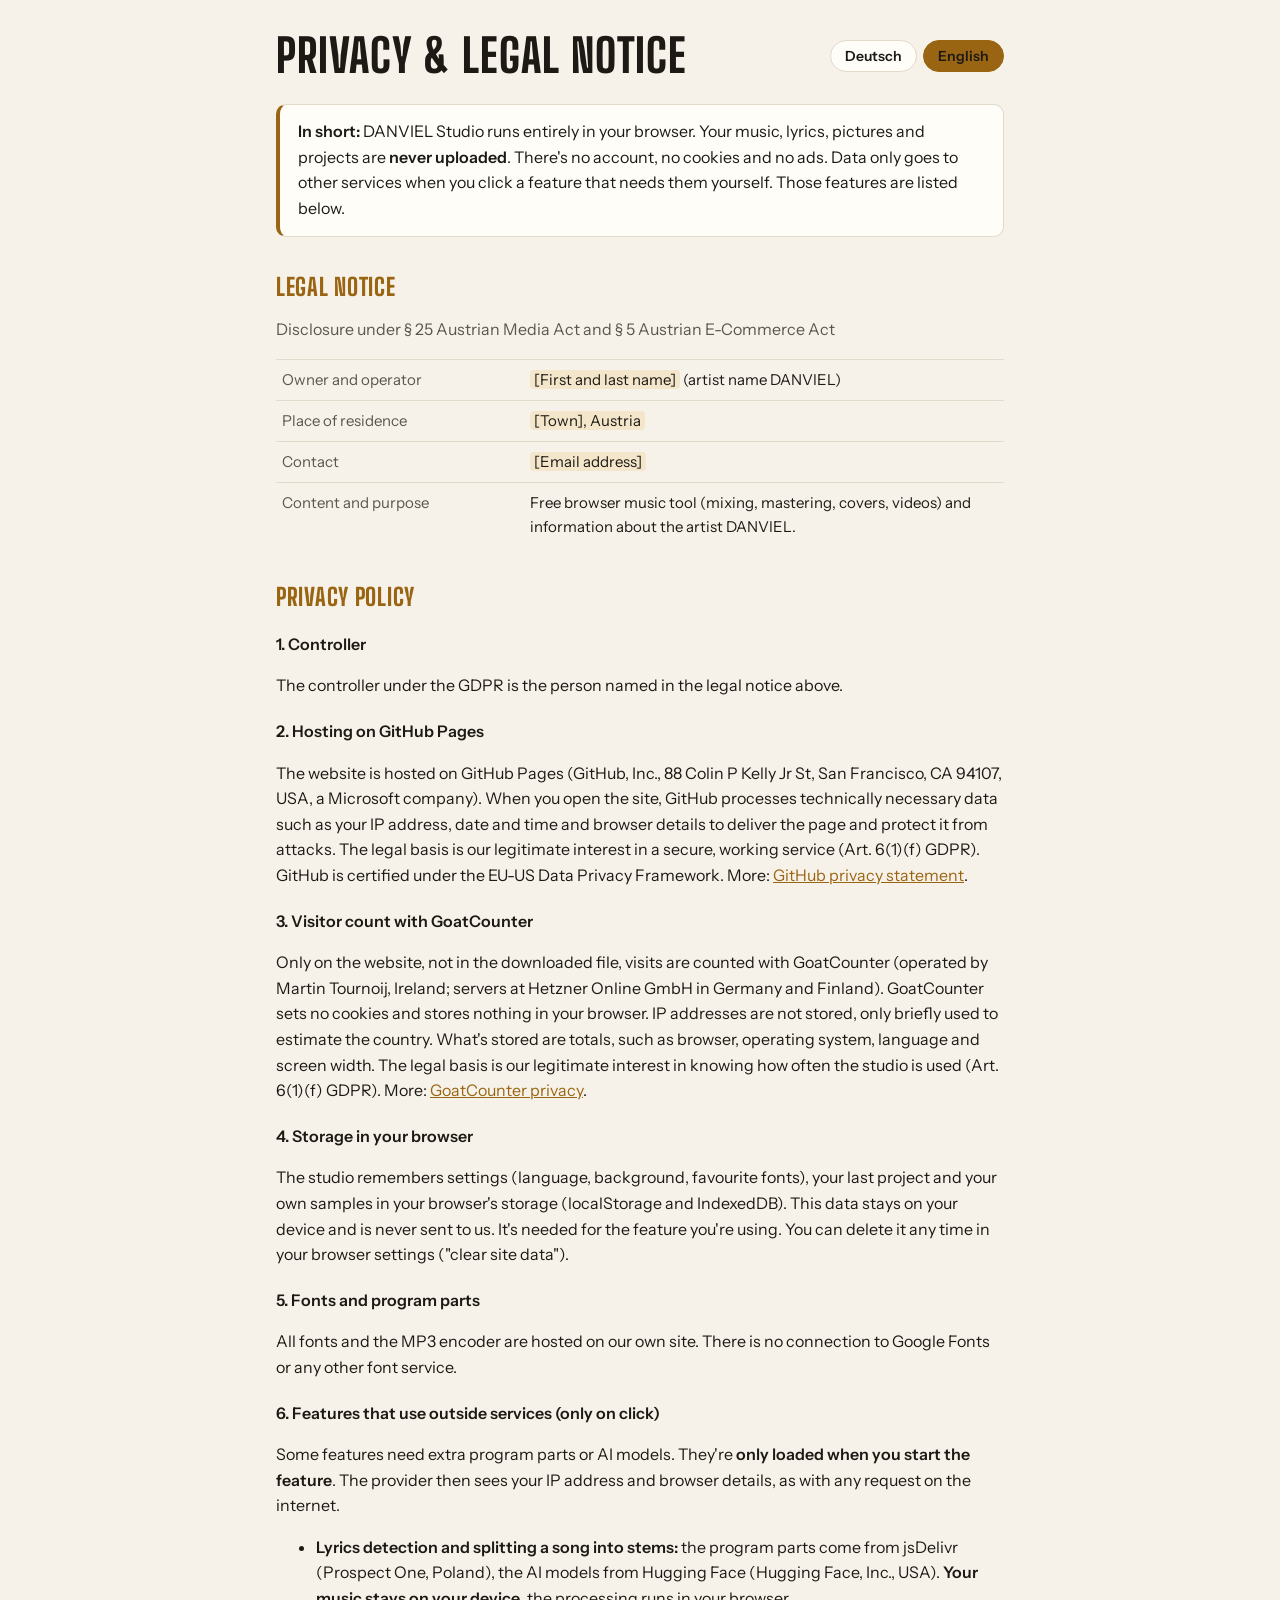
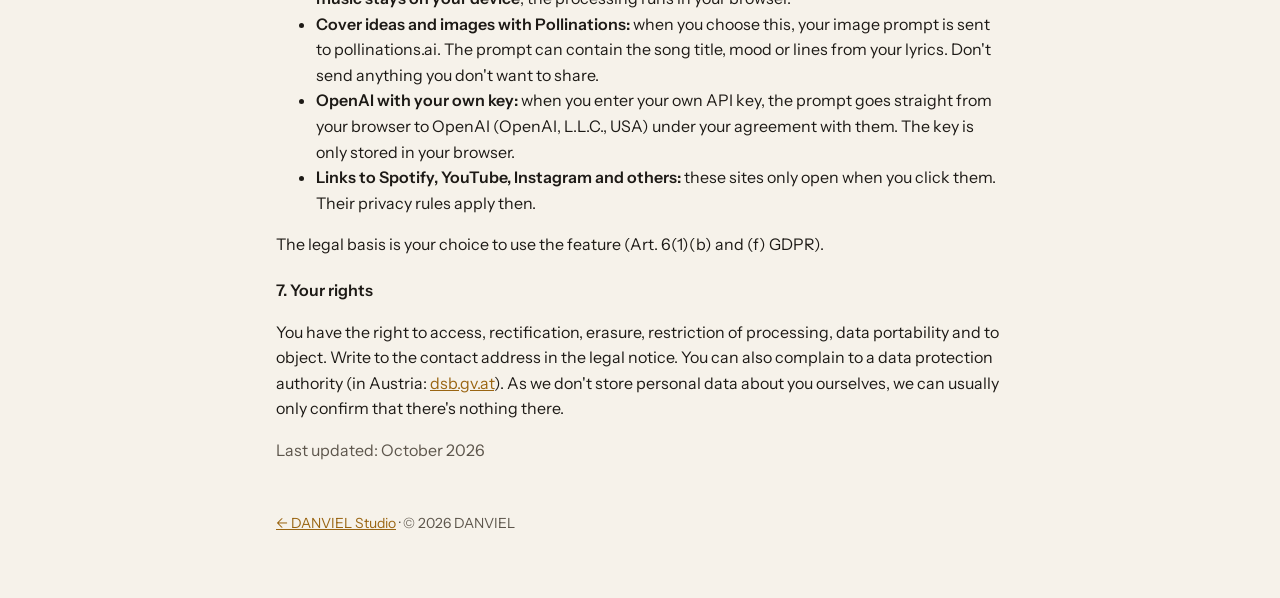
==== privacy.html @ 9b836880 "Smoke test + GitHub Actions, privacy page draft, help/footer version from CREDIT" ====
<!doctype html>
<html lang="de">
<head>
<meta charset="utf-8">
<meta name="viewport" content="width=device-width, initial-scale=1">
<title>Datenschutz &amp; Impressum · DANVIEL Studio</title>
<meta name="robots" content="index,follow">
<link rel="icon" href="DANVIEL.ico">
<style>
@font-face{font-family:"Big Shoulders Display";font-weight:800;font-display:swap;src:url("fonts/bigshouldersdisplay-800.woff2") format("woff2")}
@font-face{font-family:"Instrument Sans";font-weight:400;font-display:swap;src:url("fonts/instrumentsans-400.woff2") format("woff2")}
@font-face{font-family:"Instrument Sans";font-weight:600;font-display:swap;src:url("fonts/instrumentsans-600.woff2") format("woff2")}
:root{--bg:#121110;--card:#1b1a18;--fg:#f3eee4;--muted:#b4ab9c;--gold:#e8a93a;--line:#2f2c28}
@media (prefers-color-scheme: light){:root:not([data-theme="dark"]){--bg:#f6f2ea;--card:#fffdf8;--fg:#1d1a16;--muted:#5d564c;--gold:#9a6512;--line:#e2dacb}}
*{box-sizing:border-box}
body{margin:0;background:var(--bg);color:var(--fg);font:16px/1.6 "Instrument Sans",system-ui,sans-serif}
main{max-width:760px;margin:0 auto;padding:32px 16px 64px}
header{display:flex;align-items:center;justify-content:space-between;gap:12px;flex-wrap:wrap;margin-bottom:24px}
h1{font:800 clamp(30px,6vw,46px)/1.05 "Big Shoulders Display",sans-serif;letter-spacing:.02em;margin:0;text-transform:uppercase}
h2{font:800 24px/1.2 "Big Shoulders Display",sans-serif;letter-spacing:.03em;text-transform:uppercase;margin:36px 0 8px;color:var(--gold)}
h3{font-size:16px;margin:20px 0 4px}
p,li{color:var(--fg)} .muted{color:var(--muted)}
a{color:var(--gold)}
.lead{background:var(--card);border:1px solid var(--line);border-left:4px solid var(--gold);border-radius:10px;padding:14px 18px;margin:12px 0 8px}
.lang{display:flex;gap:6px}
.lang button{font:600 14px "Instrument Sans",sans-serif;background:var(--card);color:var(--fg);border:1px solid var(--line);border-radius:999px;padding:6px 14px;cursor:pointer}
.lang button[aria-pressed="true"]{background:var(--gold);color:#1d1a16;border-color:var(--gold)}
.lang button:focus-visible,a:focus-visible{outline:2px solid var(--gold);outline-offset:2px}
.ph{background:rgba(232,169,58,.18);border-radius:4px;padding:0 4px}
table{border-collapse:collapse;width:100%;font-size:15px} td{border-top:1px solid var(--line);padding:8px 6px;vertical-align:top}
td:first-child{width:34%;color:var(--muted)}
footer{margin-top:48px;color:var(--muted);font-size:14px}
[lang="en"] .de,[lang="de"] .en{display:none}
</style>
</head>
<body>
<main>
<header>
  <h1><span class="de">Datenschutz &amp; Impressum</span><span class="en">Privacy &amp; legal notice</span></h1>
  <div class="lang" role="group" aria-label="Sprache / Language">
    <button type="button" data-l="de" aria-pressed="true">Deutsch</button>
    <button type="button" data-l="en" aria-pressed="false">English</button>
  </div>
</header>

<!-- ============ DEUTSCH ============ -->
<div class="de">
<div class="lead"><b>Kurz gesagt:</b> DANVIEL Studio läuft komplett in deinem Browser. Deine Musik, Texte, Bilder und Projekte werden <b>nicht hochgeladen</b>. Es gibt kein Konto, keine Cookies und keine Werbung. Daten gehen nur dann an andere Dienste, wenn du eine Funktion selbst anklickst, die das braucht. Welche das sind, steht unten.</div>

<h2 id="impressum">Impressum</h2>
<p class="muted">Offenlegung gemäß § 25 Mediengesetz und Angaben gemäß § 5 E-Commerce-Gesetz</p>
<table>
<tr><td>Medieninhaber und Betreiber</td><td><span class="ph" data-ph="name">[Vor- und Nachname]</span> (Künstlername DANVIEL)</td></tr>
<tr><td>Wohnort</td><td><span class="ph" data-ph="ort">[Ort], Österreich</span></td></tr>
<tr><td>Kontakt</td><td><span class="ph" data-ph="mail">[E-Mail-Adresse]</span></td></tr>
<tr><td>Inhalt und Zweck</td><td>Kostenloses Musik-Werkzeug im Browser (Mixen, Mastern, Cover, Videos) und Informationen über den Künstler DANVIEL.</td></tr>
</table>

<h2>Datenschutzerklärung</h2>
<h3>1. Verantwortlich</h3>
<p>Verantwortlich im Sinne der DSGVO ist die oben im Impressum genannte Person.</p>

<h3>2. Hosting auf GitHub Pages</h3>
<p>Die Website liegt bei GitHub Pages (GitHub, Inc., 88 Colin P Kelly Jr St, San Francisco, CA 94107, USA, ein Unternehmen von Microsoft). Wenn du die Seite aufrufst, verarbeitet GitHub technisch notwendige Daten wie deine IP-Adresse, Datum und Uhrzeit sowie Browser-Angaben, um die Seite auszuliefern und vor Angriffen zu schützen. Rechtsgrundlage ist das berechtigte Interesse an einem sicheren, funktionierenden Angebot (Art. 6 Abs. 1 lit. f DSGVO). GitHub ist nach dem EU-US Data Privacy Framework zertifiziert. Mehr dazu: <a href="https://docs.github.com/de/site-policy/privacy-policies/github-general-privacy-statement" target="_blank" rel="noopener">Datenschutzerklärung von GitHub</a>.</p>

<h3>3. Besucherzählung mit GoatCounter</h3>
<p>Nur auf der Website, nicht in der heruntergeladenen Datei, zählen wir Besuche mit GoatCounter (betrieben von Martin Tournoij, Irland; Server bei Hetzner Online GmbH in Deutschland und Finnland). GoatCounter setzt keine Cookies und speichert nichts in deinem Browser. IP-Adressen werden nicht gespeichert, sondern nur kurz genutzt, um das Land grob zu bestimmen. Gespeichert werden zusammengefasste Zahlen, zum Beispiel Browser, Betriebssystem, Sprache und Bildschirmbreite. Rechtsgrundlage ist das berechtigte Interesse zu sehen, wie oft das Studio genutzt wird (Art. 6 Abs. 1 lit. f DSGVO). Mehr dazu: <a href="https://www.goatcounter.com/privacy" target="_blank" rel="noopener">Datenschutz bei GoatCounter</a>.</p>

<h3>4. Speicher in deinem Browser</h3>
<p>Das Studio merkt sich Einstellungen (Sprache, Hintergrund, Lieblingsschriften), dein letztes Projekt und deine eigenen Samples im Speicher deines Browsers (localStorage und IndexedDB). Diese Daten bleiben auf deinem Gerät und werden nie an uns geschickt. Das ist für die Funktion nötig, die du nutzt (§ 165 Abs. 3 TKG 2021). Löschen kannst du sie jederzeit in den Einstellungen deines Browsers („Websitedaten löschen“).</p>

<h3>5. Schriften und Programmteile</h3>
<p>Alle Schriften und der MP3-Encoder liegen auf unserer eigenen Seite. Es gibt keine Verbindung zu Google Fonts oder anderen Schrift-Diensten.</p>

<h3>6. Funktionen, die externe Dienste nutzen (nur auf Klick)</h3>
<p>Einige Funktionen brauchen zusätzliche Programmteile oder KI-Modelle. Sie werden <b>erst geladen, wenn du die Funktion startest</b>. Dabei sieht der jeweilige Anbieter deine IP-Adresse und Browser-Angaben, wie bei jedem Abruf im Internet.</p>
<ul>
<li><b>Lyrics erkennen und Song in Spuren zerlegen:</b> Die Programmteile kommen von jsDelivr (Prospect One, Polen), die KI-Modelle von Hugging Face (Hugging Face, Inc., USA). <b>Deine Musik bleibt auf deinem Gerät</b>, die Berechnung läuft in deinem Browser.</li>
<li><b>Cover-Ideen und Bilder mit Pollinations:</b> Wenn du das auswählst, geht dein Bild-Prompt an pollinations.ai. Der Prompt kann Songtitel, Stimmung oder Zeilen aus deinen Lyrics enthalten. Schick nichts, was du nicht teilen willst.</li>
<li><b>OpenAI mit eigenem Schlüssel:</b> Wenn du deinen eigenen API-Schlüssel einträgst, geht der Prompt direkt von deinem Browser an OpenAI (OpenAI, L.L.C., USA). Es gelten deine Vereinbarungen mit OpenAI. Der Schlüssel bleibt nur in deinem Browser gespeichert.</li>
<li><b>Links zu Spotify, YouTube, Instagram und anderen:</b> Diese Seiten öffnen sich erst, wenn du draufklickst. Dann gelten deren Datenschutzregeln.</li>
</ul>
<p>Rechtsgrundlage ist deine Entscheidung, die Funktion zu nutzen (Art. 6 Abs. 1 lit. b und f DSGVO).</p>

<h3>7. Deine Rechte</h3>
<p>Du hast das Recht auf Auskunft, Berichtigung, Löschung, Einschränkung der Verarbeitung, Datenübertragbarkeit und Widerspruch. Schreib dafür an die Kontaktadresse im Impressum. Außerdem kannst du dich bei der Datenschutzbehörde beschweren (in Österreich: <a href="https://www.dsb.gv.at" target="_blank" rel="noopener">dsb.gv.at</a>). Da wir selbst keine personenbezogenen Daten über dich speichern, können wir meistens nur bestätigen, dass nichts da ist.</p>

<p class="muted">Stand: Oktober 2026</p>
</div>

<!-- ============ ENGLISH ============ -->
<div class="en">
<div class="lead"><b>In short:</b> DANVIEL Studio runs entirely in your browser. Your music, lyrics, pictures and projects are <b>never uploaded</b>. There's no account, no cookies and no ads. Data only goes to other services when you click a feature that needs them yourself. Those features are listed below.</div>

<h2 id="legal">Legal notice</h2>
<p class="muted">Disclosure under § 25 Austrian Media Act and § 5 Austrian E-Commerce Act</p>
<table>
<tr><td>Owner and operator</td><td><span class="ph" data-ph="name">[First and last name]</span> (artist name DANVIEL)</td></tr>
<tr><td>Place of residence</td><td><span class="ph" data-ph="ort">[Town], Austria</span></td></tr>
<tr><td>Contact</td><td><span class="ph" data-ph="mail">[Email address]</span></td></tr>
<tr><td>Content and purpose</td><td>Free browser music tool (mixing, mastering, covers, videos) and information about the artist DANVIEL.</td></tr>
</table>

<h2>Privacy policy</h2>
<h3>1. Controller</h3>
<p>The controller under the GDPR is the person named in the legal notice above.</p>

<h3>2. Hosting on GitHub Pages</h3>
<p>The website is hosted on GitHub Pages (GitHub, Inc., 88 Colin P Kelly Jr St, San Francisco, CA 94107, USA, a Microsoft company). When you open the site, GitHub processes technically necessary data such as your IP address, date and time and browser details to deliver the page and protect it from attacks. The legal basis is our legitimate interest in a secure, working service (Art. 6(1)(f) GDPR). GitHub is certified under the EU-US Data Privacy Framework. More: <a href="https://docs.github.com/en/site-policy/privacy-policies/github-general-privacy-statement" target="_blank" rel="noopener">GitHub privacy statement</a>.</p>

<h3>3. Visitor count with GoatCounter</h3>
<p>Only on the website, not in the downloaded file, visits are counted with GoatCounter (operated by Martin Tournoij, Ireland; servers at Hetzner Online GmbH in Germany and Finland). GoatCounter sets no cookies and stores nothing in your browser. IP addresses are not stored, only briefly used to estimate the country. What's stored are totals, such as browser, operating system, language and screen width. The legal basis is our legitimate interest in knowing how often the studio is used (Art. 6(1)(f) GDPR). More: <a href="https://www.goatcounter.com/privacy" target="_blank" rel="noopener">GoatCounter privacy</a>.</p>

<h3>4. Storage in your browser</h3>
<p>The studio remembers settings (language, background, favourite fonts), your last project and your own samples in your browser's storage (localStorage and IndexedDB). This data stays on your device and is never sent to us. It's needed for the feature you're using. You can delete it any time in your browser settings ("clear site data").</p>

<h3>5. Fonts and program parts</h3>
<p>All fonts and the MP3 encoder are hosted on our own site. There is no connection to Google Fonts or any other font service.</p>

<h3>6. Features that use outside services (only on click)</h3>
<p>Some features need extra program parts or AI models. They're <b>only loaded when you start the feature</b>. The provider then sees your IP address and browser details, as with any request on the internet.</p>
<ul>
<li><b>Lyrics detection and splitting a song into stems:</b> the program parts come from jsDelivr (Prospect One, Poland), the AI models from Hugging Face (Hugging Face, Inc., USA). <b>Your music stays on your device</b>, the processing runs in your browser.</li>
<li><b>Cover ideas and images with Pollinations:</b> when you choose this, your image prompt is sent to pollinations.ai. The prompt can contain the song title, mood or lines from your lyrics. Don't send anything you don't want to share.</li>
<li><b>OpenAI with your own key:</b> when you enter your own API key, the prompt goes straight from your browser to OpenAI (OpenAI, L.L.C., USA) under your agreement with them. The key is only stored in your browser.</li>
<li><b>Links to Spotify, YouTube, Instagram and others:</b> these sites only open when you click them. Their privacy rules apply then.</li>
</ul>
<p>The legal basis is your choice to use the feature (Art. 6(1)(b) and (f) GDPR).</p>

<h3>7. Your rights</h3>
<p>You have the right to access, rectification, erasure, restriction of processing, data portability and to object. Write to the contact address in the legal notice. You can also complain to a data protection authority (in Austria: <a href="https://www.dsb.gv.at" target="_blank" rel="noopener">dsb.gv.at</a>). As we don't store personal data about you ourselves, we can usually only confirm that there's nothing there.</p>

<p class="muted">Last updated: October 2026</p>
</div>

<footer><a href="./">← DANVIEL Studio</a> · © 2026 DANVIEL</footer>
</main>
<script>
(function(){
  var btns=document.querySelectorAll('.lang button');
  function set(l){ document.documentElement.lang=l; btns.forEach(function(b){ b.setAttribute('aria-pressed', b.dataset.l===l?'true':'false'); });
    document.title = l==='en' ? 'Privacy & legal notice · DANVIEL Studio' : 'Datenschutz & Impressum · DANVIEL Studio';
    try{ localStorage.setItem('stemmixer:lang', l); }catch(e){} }
  var q=new URLSearchParams(location.search).get('lang'), saved=null; try{ saved=localStorage.getItem('stemmixer:lang'); }catch(e){}
  set(q||saved||((navigator.language||'').slice(0,2)==='de'?'de':'en'));
  btns.forEach(function(b){ b.addEventListener('click', function(){ set(b.dataset.l); }); });
})();
</script>
</body>
</html>
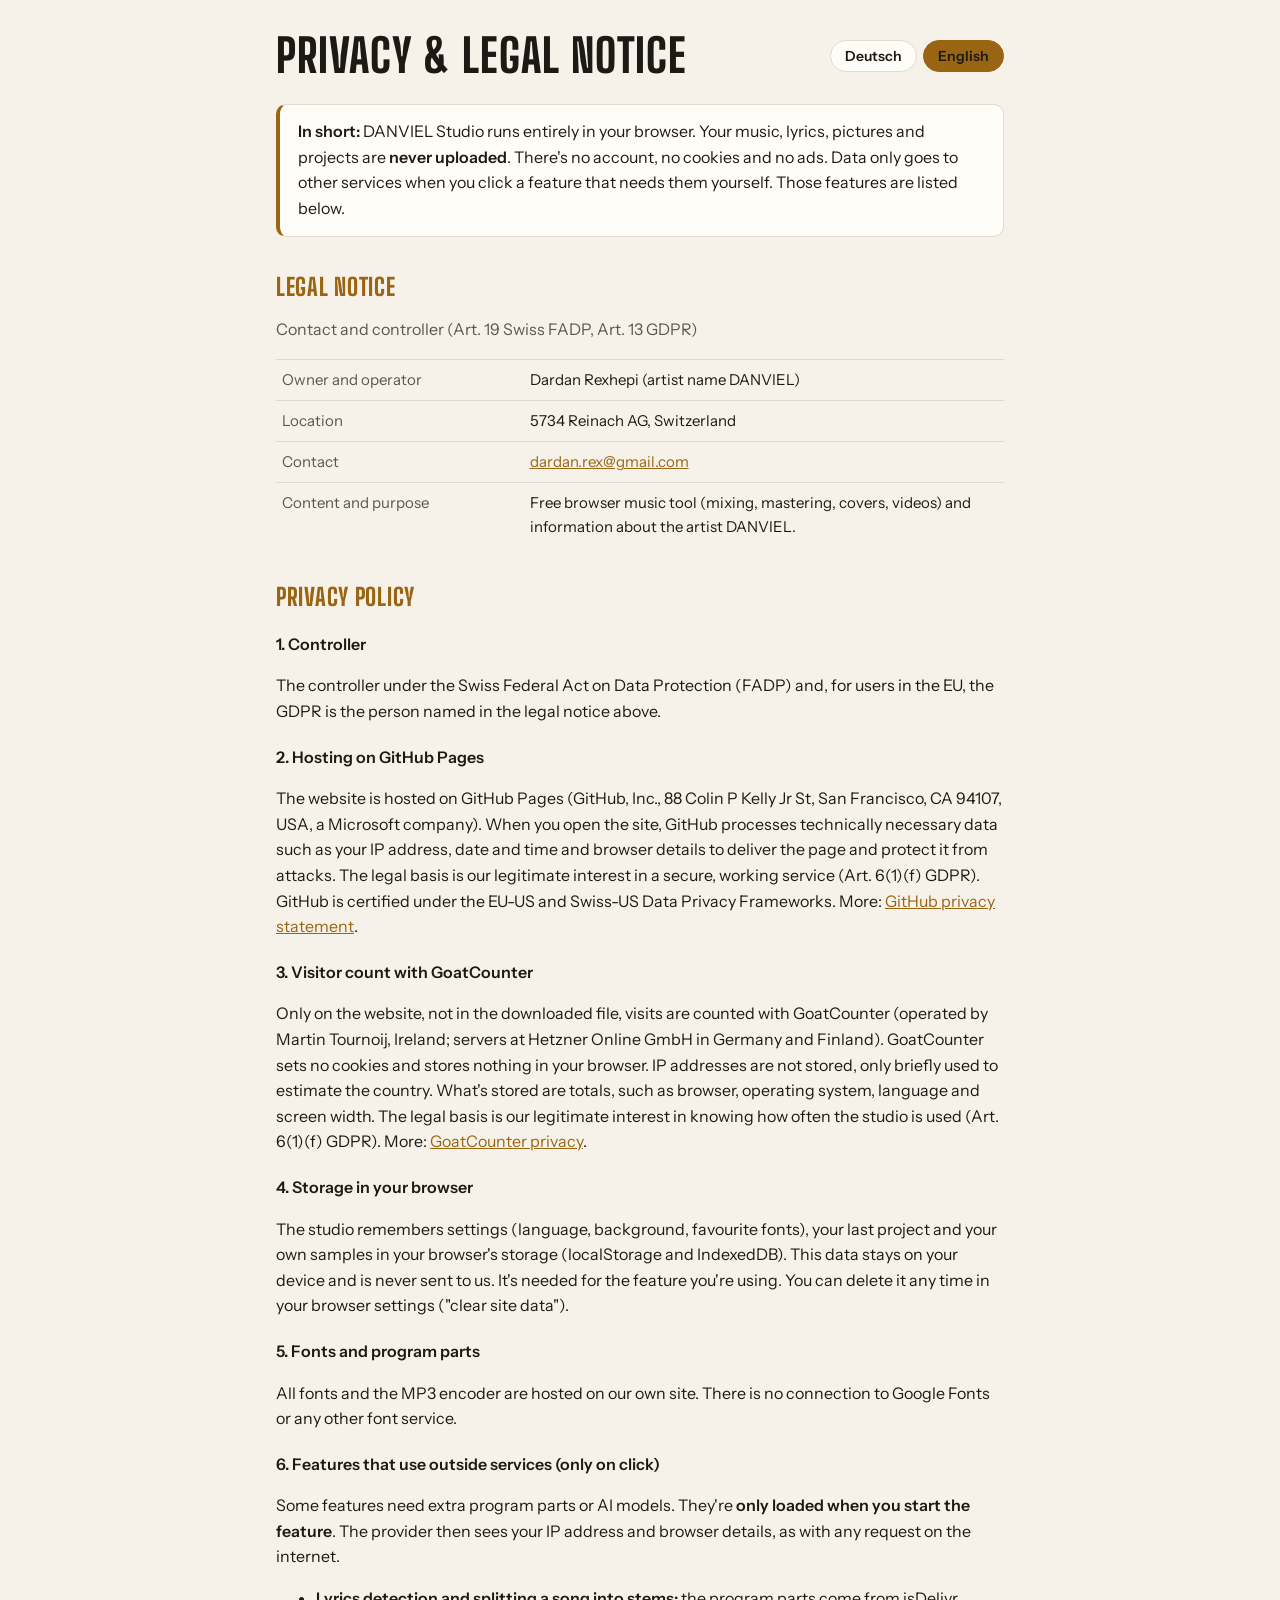
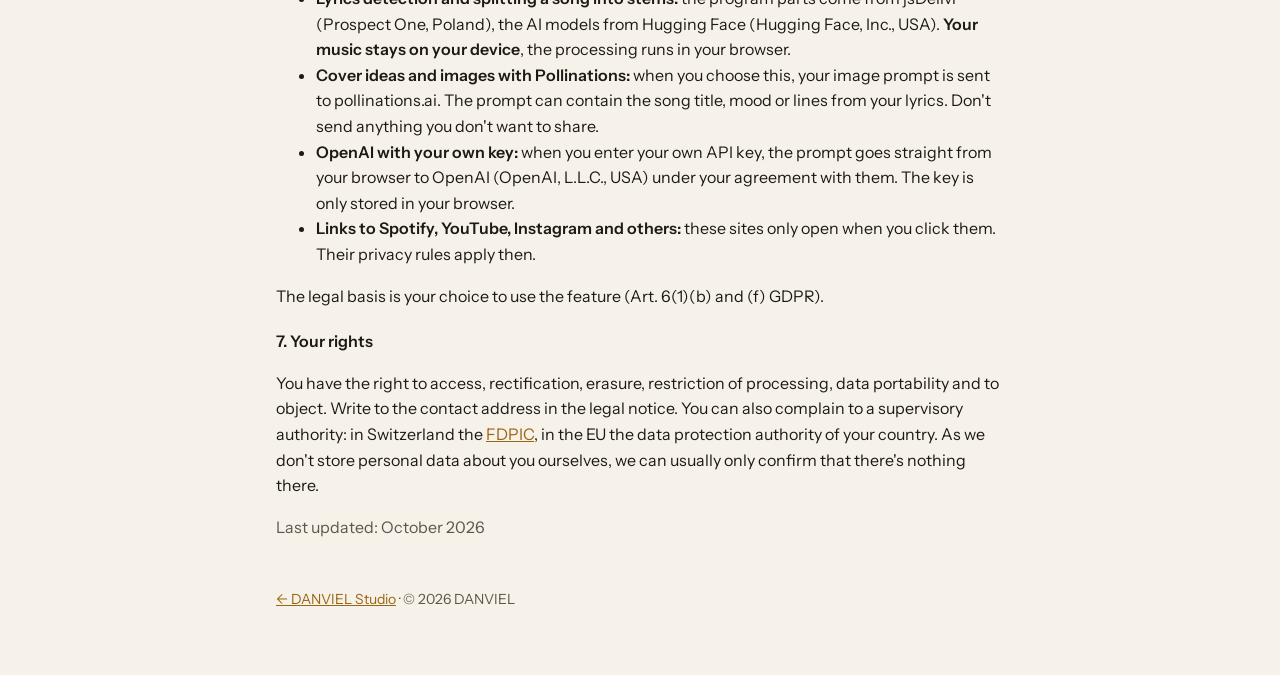
==== commit fea74076: "DANVIEL Studio v17: self-hosted fonts, offline, sample rate + dither, keyboard video preview, privac" ====
--- a/privacy.html
+++ b/privacy.html
@@ -48,26 +48,26 @@
 <div class="lead"><b>Kurz gesagt:</b> DANVIEL Studio läuft komplett in deinem Browser. Deine Musik, Texte, Bilder und Projekte werden <b>nicht hochgeladen</b>. Es gibt kein Konto, keine Cookies und keine Werbung. Daten gehen nur dann an andere Dienste, wenn du eine Funktion selbst anklickst, die das braucht. Welche das sind, steht unten.</div>
 
 <h2 id="impressum">Impressum</h2>
-<p class="muted">Offenlegung gemäß § 25 Mediengesetz und Angaben gemäß § 5 E-Commerce-Gesetz</p>
+<p class="muted">Kontakt und verantwortliche Person (Art. 19 DSG Schweiz, Art. 13 DSGVO)</p>
 <table>
-<tr><td>Medieninhaber und Betreiber</td><td><span class="ph" data-ph="name">[Vor- und Nachname]</span> (Künstlername DANVIEL)</td></tr>
-<tr><td>Wohnort</td><td><span class="ph" data-ph="ort">[Ort], Österreich</span></td></tr>
-<tr><td>Kontakt</td><td><span class="ph" data-ph="mail">[E-Mail-Adresse]</span></td></tr>
+<tr><td>Betreiber und Verantwortlicher</td><td>Dardan Rexhepi (Künstlername DANVIEL)</td></tr>
+<tr><td>Ort</td><td>5734 Reinach AG, Schweiz</td></tr>
+<tr><td>Kontakt</td><td><a href="mailto:dardan.rex@gmail.com">dardan.rex@gmail.com</a></td></tr>
 <tr><td>Inhalt und Zweck</td><td>Kostenloses Musik-Werkzeug im Browser (Mixen, Mastern, Cover, Videos) und Informationen über den Künstler DANVIEL.</td></tr>
 </table>
 
 <h2>Datenschutzerklärung</h2>
 <h3>1. Verantwortlich</h3>
-<p>Verantwortlich im Sinne der DSGVO ist die oben im Impressum genannte Person.</p>
+<p>Verantwortlich im Sinne des Schweizer Datenschutzgesetzes (DSG) und, für Nutzer in der EU, der DSGVO ist die oben im Impressum genannte Person.</p>
 
 <h3>2. Hosting auf GitHub Pages</h3>
-<p>Die Website liegt bei GitHub Pages (GitHub, Inc., 88 Colin P Kelly Jr St, San Francisco, CA 94107, USA, ein Unternehmen von Microsoft). Wenn du die Seite aufrufst, verarbeitet GitHub technisch notwendige Daten wie deine IP-Adresse, Datum und Uhrzeit sowie Browser-Angaben, um die Seite auszuliefern und vor Angriffen zu schützen. Rechtsgrundlage ist das berechtigte Interesse an einem sicheren, funktionierenden Angebot (Art. 6 Abs. 1 lit. f DSGVO). GitHub ist nach dem EU-US Data Privacy Framework zertifiziert. Mehr dazu: <a href="https://docs.github.com/de/site-policy/privacy-policies/github-general-privacy-statement" target="_blank" rel="noopener">Datenschutzerklärung von GitHub</a>.</p>
+<p>Die Website liegt bei GitHub Pages (GitHub, Inc., 88 Colin P Kelly Jr St, San Francisco, CA 94107, USA, ein Unternehmen von Microsoft). Wenn du die Seite aufrufst, verarbeitet GitHub technisch notwendige Daten wie deine IP-Adresse, Datum und Uhrzeit sowie Browser-Angaben, um die Seite auszuliefern und vor Angriffen zu schützen. Rechtsgrundlage ist das berechtigte Interesse an einem sicheren, funktionierenden Angebot (Art. 6 Abs. 1 lit. f DSGVO). GitHub ist nach dem EU-US und dem Swiss-US Data Privacy Framework zertifiziert. Mehr dazu: <a href="https://docs.github.com/de/site-policy/privacy-policies/github-general-privacy-statement" target="_blank" rel="noopener">Datenschutzerklärung von GitHub</a>.</p>
 
 <h3>3. Besucherzählung mit GoatCounter</h3>
 <p>Nur auf der Website, nicht in der heruntergeladenen Datei, zählen wir Besuche mit GoatCounter (betrieben von Martin Tournoij, Irland; Server bei Hetzner Online GmbH in Deutschland und Finnland). GoatCounter setzt keine Cookies und speichert nichts in deinem Browser. IP-Adressen werden nicht gespeichert, sondern nur kurz genutzt, um das Land grob zu bestimmen. Gespeichert werden zusammengefasste Zahlen, zum Beispiel Browser, Betriebssystem, Sprache und Bildschirmbreite. Rechtsgrundlage ist das berechtigte Interesse zu sehen, wie oft das Studio genutzt wird (Art. 6 Abs. 1 lit. f DSGVO). Mehr dazu: <a href="https://www.goatcounter.com/privacy" target="_blank" rel="noopener">Datenschutz bei GoatCounter</a>.</p>
 
 <h3>4. Speicher in deinem Browser</h3>
-<p>Das Studio merkt sich Einstellungen (Sprache, Hintergrund, Lieblingsschriften), dein letztes Projekt und deine eigenen Samples im Speicher deines Browsers (localStorage und IndexedDB). Diese Daten bleiben auf deinem Gerät und werden nie an uns geschickt. Das ist für die Funktion nötig, die du nutzt (§ 165 Abs. 3 TKG 2021). Löschen kannst du sie jederzeit in den Einstellungen deines Browsers („Websitedaten löschen“).</p>
+<p>Das Studio merkt sich Einstellungen (Sprache, Hintergrund, Lieblingsschriften), dein letztes Projekt und deine eigenen Samples im Speicher deines Browsers (localStorage und IndexedDB). Diese Daten bleiben auf deinem Gerät und werden nie an uns geschickt. Das ist für die Funktion nötig, die du nutzt. Löschen kannst du sie jederzeit in den Einstellungen deines Browsers („Websitedaten löschen“).</p>
 
 <h3>5. Schriften und Programmteile</h3>
 <p>Alle Schriften und der MP3-Encoder liegen auf unserer eigenen Seite. Es gibt keine Verbindung zu Google Fonts oder anderen Schrift-Diensten.</p>
@@ -83,7 +83,7 @@
 <p>Rechtsgrundlage ist deine Entscheidung, die Funktion zu nutzen (Art. 6 Abs. 1 lit. b und f DSGVO).</p>
 
 <h3>7. Deine Rechte</h3>
-<p>Du hast das Recht auf Auskunft, Berichtigung, Löschung, Einschränkung der Verarbeitung, Datenübertragbarkeit und Widerspruch. Schreib dafür an die Kontaktadresse im Impressum. Außerdem kannst du dich bei der Datenschutzbehörde beschweren (in Österreich: <a href="https://www.dsb.gv.at" target="_blank" rel="noopener">dsb.gv.at</a>). Da wir selbst keine personenbezogenen Daten über dich speichern, können wir meistens nur bestätigen, dass nichts da ist.</p>
+<p>Du hast das Recht auf Auskunft, Berichtigung, Löschung, Einschränkung der Verarbeitung, Datenübertragbarkeit und Widerspruch. Schreib dafür an die Kontaktadresse im Impressum. Ausserdem kannst du dich bei einer Aufsichtsbehörde beschweren: in der Schweiz beim <a href="https://www.edoeb.admin.ch" target="_blank" rel="noopener">EDÖB</a>, in der EU bei der Datenschutzbehörde deines Landes. Da wir selbst keine personenbezogenen Daten über dich speichern, können wir meistens nur bestätigen, dass nichts da ist.</p>
 
 <p class="muted">Stand: Oktober 2026</p>
 </div>
@@ -93,20 +93,20 @@
 <div class="lead"><b>In short:</b> DANVIEL Studio runs entirely in your browser. Your music, lyrics, pictures and projects are <b>never uploaded</b>. There's no account, no cookies and no ads. Data only goes to other services when you click a feature that needs them yourself. Those features are listed below.</div>
 
 <h2 id="legal">Legal notice</h2>
-<p class="muted">Disclosure under § 25 Austrian Media Act and § 5 Austrian E-Commerce Act</p>
+<p class="muted">Contact and controller (Art. 19 Swiss FADP, Art. 13 GDPR)</p>
 <table>
-<tr><td>Owner and operator</td><td><span class="ph" data-ph="name">[First and last name]</span> (artist name DANVIEL)</td></tr>
-<tr><td>Place of residence</td><td><span class="ph" data-ph="ort">[Town], Austria</span></td></tr>
-<tr><td>Contact</td><td><span class="ph" data-ph="mail">[Email address]</span></td></tr>
+<tr><td>Owner and operator</td><td>Dardan Rexhepi (artist name DANVIEL)</td></tr>
+<tr><td>Location</td><td>5734 Reinach AG, Switzerland</td></tr>
+<tr><td>Contact</td><td><a href="mailto:dardan.rex@gmail.com">dardan.rex@gmail.com</a></td></tr>
 <tr><td>Content and purpose</td><td>Free browser music tool (mixing, mastering, covers, videos) and information about the artist DANVIEL.</td></tr>
 </table>
 
 <h2>Privacy policy</h2>
 <h3>1. Controller</h3>
-<p>The controller under the GDPR is the person named in the legal notice above.</p>
+<p>The controller under the Swiss Federal Act on Data Protection (FADP) and, for users in the EU, the GDPR is the person named in the legal notice above.</p>
 
 <h3>2. Hosting on GitHub Pages</h3>
-<p>The website is hosted on GitHub Pages (GitHub, Inc., 88 Colin P Kelly Jr St, San Francisco, CA 94107, USA, a Microsoft company). When you open the site, GitHub processes technically necessary data such as your IP address, date and time and browser details to deliver the page and protect it from attacks. The legal basis is our legitimate interest in a secure, working service (Art. 6(1)(f) GDPR). GitHub is certified under the EU-US Data Privacy Framework. More: <a href="https://docs.github.com/en/site-policy/privacy-policies/github-general-privacy-statement" target="_blank" rel="noopener">GitHub privacy statement</a>.</p>
+<p>The website is hosted on GitHub Pages (GitHub, Inc., 88 Colin P Kelly Jr St, San Francisco, CA 94107, USA, a Microsoft company). When you open the site, GitHub processes technically necessary data such as your IP address, date and time and browser details to deliver the page and protect it from attacks. The legal basis is our legitimate interest in a secure, working service (Art. 6(1)(f) GDPR). GitHub is certified under the EU-US and Swiss-US Data Privacy Frameworks. More: <a href="https://docs.github.com/en/site-policy/privacy-policies/github-general-privacy-statement" target="_blank" rel="noopener">GitHub privacy statement</a>.</p>
 
 <h3>3. Visitor count with GoatCounter</h3>
 <p>Only on the website, not in the downloaded file, visits are counted with GoatCounter (operated by Martin Tournoij, Ireland; servers at Hetzner Online GmbH in Germany and Finland). GoatCounter sets no cookies and stores nothing in your browser. IP addresses are not stored, only briefly used to estimate the country. What's stored are totals, such as browser, operating system, language and screen width. The legal basis is our legitimate interest in knowing how often the studio is used (Art. 6(1)(f) GDPR). More: <a href="https://www.goatcounter.com/privacy" target="_blank" rel="noopener">GoatCounter privacy</a>.</p>
@@ -128,7 +128,7 @@
 <p>The legal basis is your choice to use the feature (Art. 6(1)(b) and (f) GDPR).</p>
 
 <h3>7. Your rights</h3>
-<p>You have the right to access, rectification, erasure, restriction of processing, data portability and to object. Write to the contact address in the legal notice. You can also complain to a data protection authority (in Austria: <a href="https://www.dsb.gv.at" target="_blank" rel="noopener">dsb.gv.at</a>). As we don't store personal data about you ourselves, we can usually only confirm that there's nothing there.</p>
+<p>You have the right to access, rectification, erasure, restriction of processing, data portability and to object. Write to the contact address in the legal notice. You can also complain to a supervisory authority: in Switzerland the <a href="https://www.edoeb.admin.ch/edoeb/en/home.html" target="_blank" rel="noopener">FDPIC</a>, in the EU the data protection authority of your country. As we don't store personal data about you ourselves, we can usually only confirm that there's nothing there.</p>
 
 <p class="muted">Last updated: October 2026</p>
 </div>
